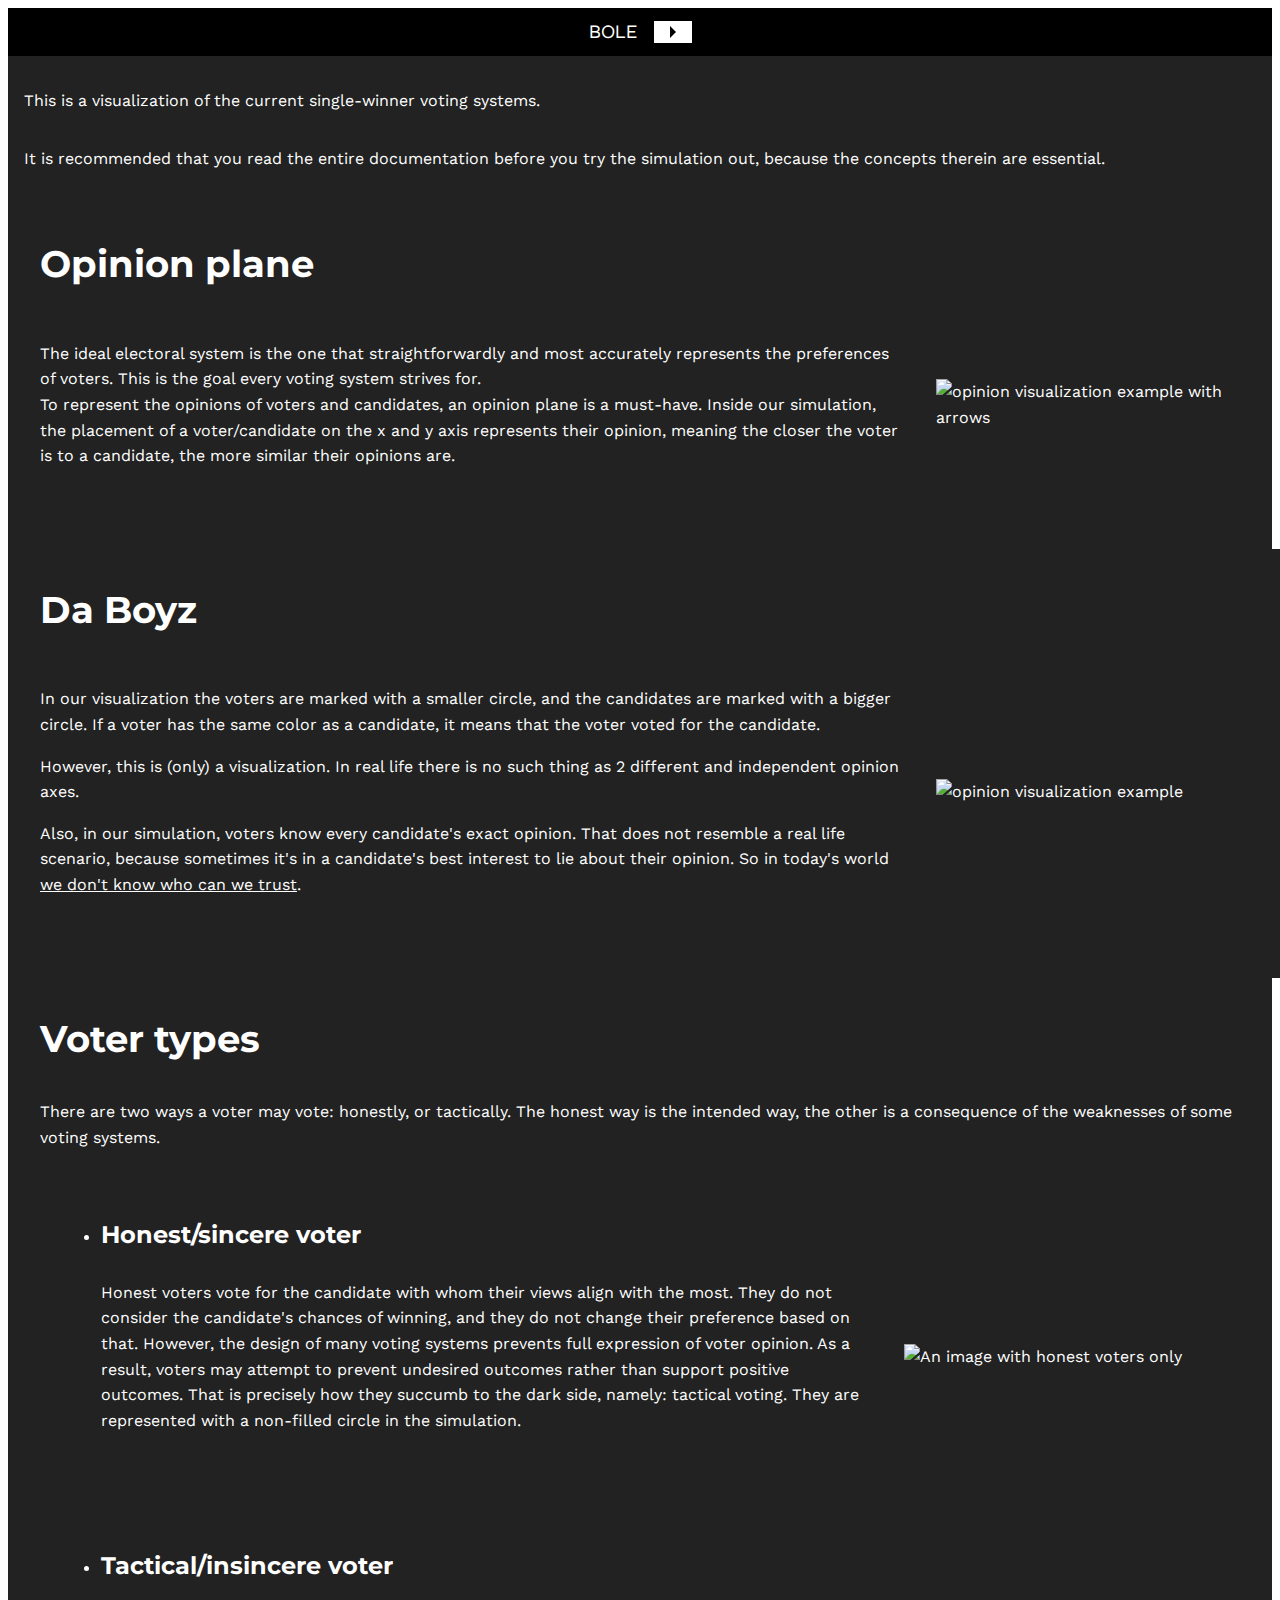
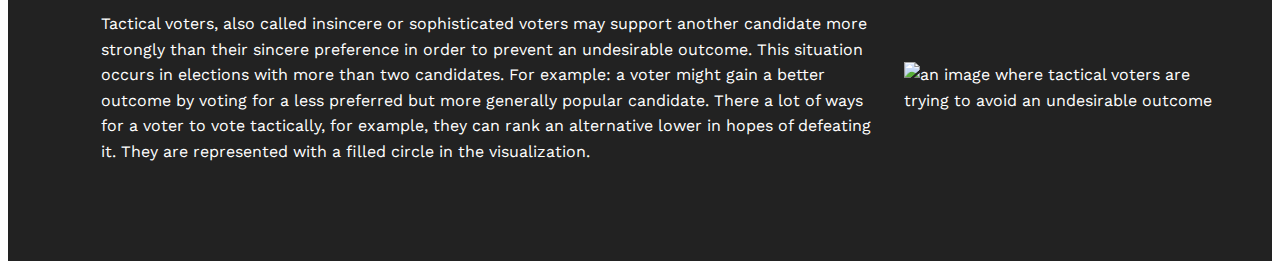
==== index.html @ 2511892c "did some cleanup" ====
<!DOCTYPE html>
<html lang="en">
  <head>
    <meta charset="UTF-8" />
    <meta name="viewport" content="width=device-width, initial-scale=1.0" />
    <meta http-equiv="X-UA-Compatible" content="ie=edge" />
    <title>bole</title>
    <link rel="shortcut icon" type="image/x-icon" href="bole-favicon.png" ; />
    <link rel="preconnect" href="https://fonts.googleapis.com" />
    <link rel="preconnect" href="https://fonts.gstatic.com" crossorigin />
    <link
      id="font"
      href="https://fonts.googleapis.com/css2?family=Montserrat:ital,wght@0,100;0,200;0,300;0,400;0,500;0,600;0,700;0,800;0,900;1,100;1,200;1,300;1,400;1,500;1,600;1,700;1,800;1,900&family=Syne:wght@800&family=Work+Sans:ital,wght@0,100;0,200;0,300;0,400;0,500;0,600;0,700;0,800;0,900;1,100;1,200;1,300;1,400;1,500;1,600;1,700;1,800;1,900&display=swap"
      rel="stylesheet"
    />
    <!--CSS stylesheets-->
    <link rel="stylesheet" href="css/reset.css" />
    <link rel="stylesheet" href="css/general.css" />
    <link rel="stylesheet" href="css/main.css" />
    <link rel="stylesheet" href="css/nav.css" />
    <!--HTML sheets-->
    <!-- <link rel="stylesheet" href="simulation.html" /> -->
  </head>

  <body>
    <nav>
      <div class="center">
        <a href="#intro" class="company-name" translate="no" tabindex="1"
          >BOLE</a
        >
        <a class="run-btn" href="simulation" tabindex="2">
          <div class="triangle-right"></div>
        </a>
      </div>
    </nav>
    <main>
      <header>
        <p>
          This is a visualization of the current single-winner voting systems.
        </p>
        <p>
          It is recommended that you read the entire documentation before you
          try the simulation out, because the concepts therein are essential.
        </p>
      </header>

      <article id="visualization" class="doc">
        <div class="section-starter-content">
          <h2 class="section-title">Opinion plane</h2>

          <div class="overflower-flex">
            <div class="section-starter-text">
              <p>
                The ideal electoral system is the one that straightforwardly and
                most accurately represents the preferences of voters. This is
                the goal every voting system strives for.
                <br />
                To represent the opinions of voters and candidates, an opinion
                plane is a must-have. Inside our simulation, the placement of a
                voter/candidate on the x and y axis represents their opinion,
                meaning the closer the voter is to a candidate, the more similar
                their opinions are.
              </p>
            </div>
            <img
              src="pictures/opinion_example_2.png"
              alt="opinion visualization example with arrows"
              class="canvas_img viewable_picture section-starter-picture"
            />
          </div>
        </div>
      </article>

      <article id="participants" class="doc drk">
        <div class="section-starter-content">
          <h2 class="section-title">Da Boyz</h2>
          <div class="overflower-flex drk">
            <div>
              <p>
                In our visualization the voters are marked with a smaller
                circle, and the candidates are marked with a bigger circle. If a
                voter has the same color as a candidate, it means that the voter
                voted for the candidate.
              </p>

              <p>
                However, this is (only) a visualization. In real life there is
                no such thing as 2 different and independent opinion axes.
              </p>
              <p>
                Also, in our simulation, voters know every candidate's exact
                opinion. That does not resemble a real life scenario, because
                sometimes it's in a candidate's best interest to lie about their
                opinion. So in today's world
                <a href="https://youtu.be/dQw4w9WgXcQ" target="_blank"
                  >we don't know who can we trust</a
                >.
              </p>
            </div>
            <img
              src="pictures/opinion_example.png"
              alt="opinion visualization example"
              class="canvas_img viewable_picture"
            />
          </div>
        </div>
      </article>

      <article id="voter_types" class="doc">
        <h2 class="section-title pd">Voter types</h2>
        <div class="section-starter-content">
          <p class="section-starter-text">
            There are two ways a voter may vote: honestly, or tactically. The
            honest way is the intended way, the other is a consequence of the
            weaknesses of some voting systems.
          </p>
        </div>

        <ul>
          <li>
            <div>
              <section id="voter-not-smort" class="docli nospace">
                <div class="section-starter-content">
                  <h3 class="li-title np">Honest/sincere voter</h3>
                  <div class="overflower-flex sml">
                    <p class="section-starter-text">
                      Honest voters vote for the candidate with whom their views
                      align with the most. They do not consider the candidate's
                      chances of winning, and they do not change their
                      preference based on that. However, the design of many
                      voting systems prevents full expression of voter opinion.
                      As a result, voters may attempt to prevent undesired
                      outcomes rather than support positive outcomes. That is
                      precisely how they succumb to the dark side, namely:
                      tactical voting. They are represented with a non-filled
                      circle in the simulation.
                    </p>
                    <img
                      src="pictures/voter_types/honest_voters.png"
                      alt="An image with honest voters only"
                      class="canvas_img viewable_picture section-starter-picture"
                    />
                  </div>
                </div>
              </section>
            </div>
          </li>
          <li>
            <section id="voter-smort" class="docli nospace">
              <div class="section-starter-content">
                <h3 class="li-title np">Tactical/insincere voter</h3>
                <div class="overflower-flex sml">
                  <p class="section-starter-text">
                    Tactical voters, also called insincere or sophisticated
                    voters may support another candidate more strongly than
                    their sincere preference in order to prevent an undesirable
                    outcome. This situation occurs in elections with more than
                    two candidates. For example: a voter might gain a better
                    outcome by voting for a less preferred but more generally
                    popular candidate. There a lot of ways for a voter to vote
                    tactically, for example, they can rank an alternative lower
                    in hopes of defeating it. They are represented with a filled
                    circle in the visualization.
                  </p>
                  <img
                    src="pictures/voter_types/tactical_voting.png"
                    alt="an image where tactical voters are trying to avoid an undesirable outcome"
                    class="canvas_img viewable_picture section-starter-picture"
                  />
                </div>
              </div>
            </section>
          </li>
        </ul>
      </article>
    </main>
    <script src="javascript/preview.js"></script>
  </body>
</html>
---- css/general.css ----
/* Colors */
:root {
  --primary: black;
  --secondary: white;
  --primary-lt: #222;
  --accent: white;
}

/* Breakpoints */

:root {
  --mobile: 576px;
  --tablet: 768px;
  --laptop: 992px;
  --desktop: 1200px;
}

/*Common*/

*,
*::before,
*::after {
  box-sizing: border-box;
}

:root {
  scroll-behavior: smooth;
}

body {
  overflow-x: hidden;
  overflow-y: scroll;
  line-height: 1.6rem;
}

strong {
  font-weight: bold;
}

/*Fonts*/

li,
span,
div,
p,
button {
  font-family: 'Work Sans', sans-serif;
  color: var(--secondary);
}

/* General element style */

a {
  transition: color 100ms ease-in-out;
  position: relative;
  color: inherit;
  white-space: nowrap;
}

a:visited:not(.company-name) {
  color: rgb(152, 200, 255);
}

a:hover:hover {
  color: var(--secondary);
}

a:not(.company-name)::before {
  content: '';
  position: absolute;
  left: 0;
  right: 0;
  bottom: 0;
  height: 2px;
  transform: scaleX(0);
  transform-origin: right;
  background-color: var(--secondary);

  transition: transform 250ms ease-in;
}

a:not(.company-name):hover::before {
  transform-origin: left;
  transform: scaleX(1);
}

button {
  color: var(--primary);
  cursor: pointer;
}

h1,
h2 {
  font-family: 'Montserrat', sans-serif;
  color: white;
}

.hidden {
  display: none;
}

input {
  accent-color: var(--accent);
}

select {
  background-color: var(--primary);
  color: var(--accent);
  border: 1px solid var(--accent);
}

button {
  height: 2rem;
  margin-left: 0.5rem;
  color: var(--accent);
  background: var(--primary);
  border: 1px solid var(--accent);
  position: relative;
  overflow: hidden;
  z-index: 1;
  transition-property: color;
  transition-duration: 0.4s;
  transition-timing-function: ease-in-out;
}

button::before {
  content: '';
  position: absolute;
  left: 0;
  top: 0;
  right: 0;
  bottom: 0;
  background-color: var(--accent);
  z-index: -1;
  transform: scaleX(0);
  transition-property: transform;
  transition-duration: 0.2s;
  transition-timing-function: ease-in-out;
  transform-origin: right;
}

button:hover {
  color: var(--primary);
  font-weight: bold;
}

button:hover::before {
  transform-origin: left;
  transform: scaleX(1);
}

progress {
  accent-color: var(--accent);
}

table,
td {
  border: 1px solid var(--accent);
}

td,
th {
  text-align: center;
  padding: 0.5em;
}

th {
  background-color: var(--accent);
  color: var(--primary);
  font-weight: bold;
  border: 1px solid var(--primary);
}

/* Color classes */

.green {
  background-color: green;
}

.orange {
  background-color: orange;
}

.brown {
  background-color: brown;
}

.purple {
  background-color: purple;
}

.yellow {
  background-color: yellow;
}

.turquoise {
  background-color: turquoise;
}

.light-sec.light-sec,
.light-sec.light-sec li::marker {
  color: var(--primary-lt);
}

/* Layout classes */

.container {
  display: flex;
  align-items: center;
  justify-content: center;
  gap: 2rem;
  padding-right: 2rem;
  padding-bottom: 2rem;
}

.overflower-flex {
  display: flex;
  flex-direction: row;
  flex-wrap: wrap;
  align-items: center;
  justify-content: space-around;
  gap: 2rem;
  max-width: 100vw;

  /* Sets the ideal size of it's children */
  --ideal-size: 30rem;

  padding-block: 2rem;
}

.overflower-flex > * {
  flex-basis: var(--ideal-size);
  flex-grow: 1;
  flex-shrink: 1;
}
---- css/main.css ----
/*Main*/
main {
  width: 100%;
  background: var(--primary-lt);
}

/* General stuff */

main section {
  width: 100%;
  padding-left: 2rem;
  padding-top: 2rem;
}

header {
  padding: 1rem;
  height: 6rem auto;
  display: flex;
  justify-content: center;
  flex-direction: column;
}

main h2 {
  font-size: clamp(1rem, 5vw + 1.3rem, 2.3rem);
  font-weight: bold;
  margin: 1rem 0;
}

article {
  position: relative;
}

.section-title {
  /* some stuff could go here */
}

.section-starter-content {
  /* some stuff could go here */
}

.section-starter-text {
  /* some stuff could go here */
}

.section-starter-picture {
  /* some stuff could go here */
}

.doc {
  padding: 2rem;
  width: 100vw;
  background-color: var(--surface);
}
.doc ul {
  margin-left: 1.3rem;
  margin-bottom: 1rem;
  list-style-type: disc;
}
h3 {
  font-family: 'Montserrat', sans-serif;
  color: var(--secondary);
  font-weight: bold;
  font-size: clamp(1rem, 1.5rem, 2rem);
  margin-bottom: 1rem;
}

.docli {
  padding: 2rem;
}

.vs.vs.vs {
  font-size: clamp(1.5rem, 5vw + 2rem, 3rem);
  padding: clamp(1rem, 5vw + 2rem, 3rem);
  padding-bottom: 4rem;
  line-height: 1;
}
.intro-cnt {
  position: relative;
  width: 100vw;
  height: 100vh;
}

.welcome {
  z-index: 1;
  position: relative;
  left: 0;
  width: 100%;
  height: 8rem;
  display: flex;
  align-items: flex-start;
  justify-content: center;
  padding-left: 1rem;
  flex-direction: column;
  background: var(--primary-lt);
}

.welcome > * {
  color: var(--secondary);
}

h1.company-name {
  display: inline;
  font-size: clamp(1rem, 10vw + 1rem, 10rem);

  --delay: 100ms;
}

#intro > * {
  opacity: 0;
  transform: translateY(3rem);
  transition: opacity 500ms ease-in var(--delay),
    transform 500ms ease-out var(--delay);
}

#intro.intro-animate-in::before {
  transform: scale(1.2) translateZ(21rem);
  opacity: 1;
}

#intro.intro-animate-in > * {
  opacity: 1;
  transform: translateY(0);
}

/* TOC */

#toc {
  padding-inline: 2rem;
  padding-block: 0;
  flex-grow: 0;
  --ideal-size: fit-content;
  /* width: 100vw; */
}

#toc ul {
  list-style-type: disc;
  margin-left: 1.3rem;
  margin-bottom: 1rem;
}

.toc-container {
  justify-content: left;
  align-items: flex-start;
  flex-wrap: nowrap;
  color: white;
  padding: 2rem;
}

.drk {
  background-color: var(--primary-lt);
}
.toc-preview {
  position: sticky;
  top: var(--nav-height);
}

.toc-preview * {
  flex-shrink: 1;
  color: white !important;
}

/* Pictures */

.viewable_picture {
  cursor: pointer;
}

.pic_holder {
  top: var(--nav-height);
  left: 0;
  position: fixed;
  bottom: 0;
  width: 100vw;
  display: grid;
  align-items: center;
  background-color: rgba(0, 0, 0, 0.3);
  z-index: 99999999999999999999;
}

.pic_holder img {
  max-height: calc(95vh - var(--nav-height));
  max-width: 95vw;
  width: auto;
  margin: auto;
  opacity: 1;
  object-fit: contain;
}
.pd {
  padding-bottom: 2rem;
}

.np {
  margin-bottom: 0;
}

.sml {
  padding: 1rem 0;
}
.nospace {
  margin-left: 0;
  padding-left: 0;
  margin-bottom: 1rem;
  padding-bottom: 1rem;
}

.canvas_img {
  max-width: 25vw;
  max-height: 25vh;
  object-fit: contain;
}

@media only screen and (max-width: 900px) {
  .toc-preview {
    display: none;
  }
  .canvas_img {
    max-width: 80vw;
    max-height: 80vh;
  }
}
---- css/nav.css ----
:root {
  --nav-height: 3rem;
  scroll-padding-top: var(--nav-height);
}

/*Navbar*/
nav {
  position: sticky;
  top: 0;
  z-index: 1000;
  height: var(--nav-height);
  background: var(--primary);
  display: flex;
  align-items: center;
  justify-content: center;
}

.run-btn {
  cursor: pointer;
  position: relative;
  padding: 0.3rem 1rem;
  margin-left: 1rem;
  background: var(--secondary);
  transition: transform 0.3s ease;
}

.triangle-right {
  height: 0;
  width: 0;
  border-top: 6px solid transparent;
  border-bottom: 6px solid transparent;
  border-left: 6px solid var(--primary);
}

.triangle-left {
  height: 0;
  width: 0;
  border-top: 6px solid transparent;
  border-bottom: 6px solid transparent;
  border-right: 6px solid var(--primary);
}

.run-btn::after,
.run-btn::before {
  content: '';
  position: absolute;
  opacity: 0.3;
  background: var(--secondary);
  width: 100%;
  height: 100% !important;
  left: 0;
  bottom: 0;
  z-index: -1;
  transition: transform 0.3 s ease;
}

.run-btn:hover {
  transform: translate(-6px, -6px);
}

.run-btn:hover::after {
  transform: translate(3px, 3px);
}

.run-btn:hover::before {
  transform: translate(6px, 6px);
}

.center {
  display: flex;
  align-items: center;
  justify-content: center;
}
.company-name {
  color: var(--secondary);
  font-family: 'Syne', sans-serif;
  font-size: 1.2rem;
  text-decoration: none;
}
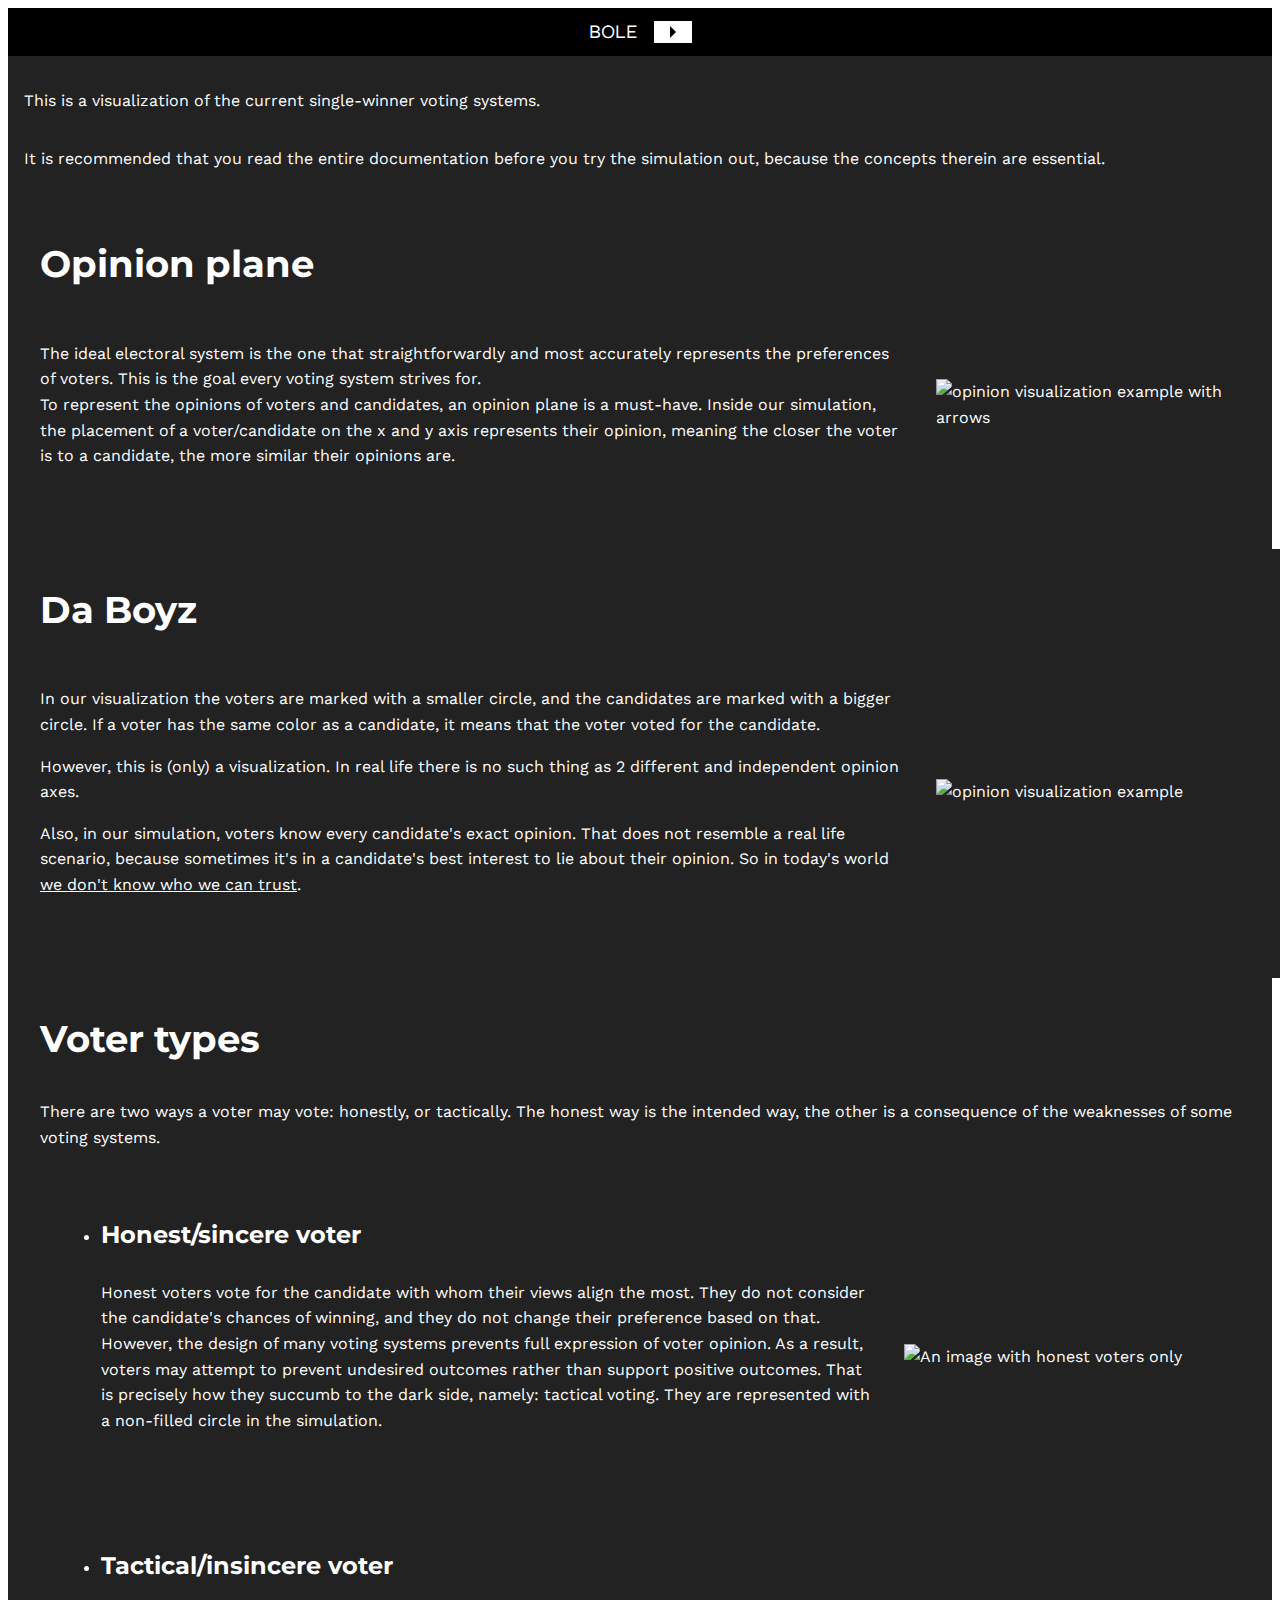
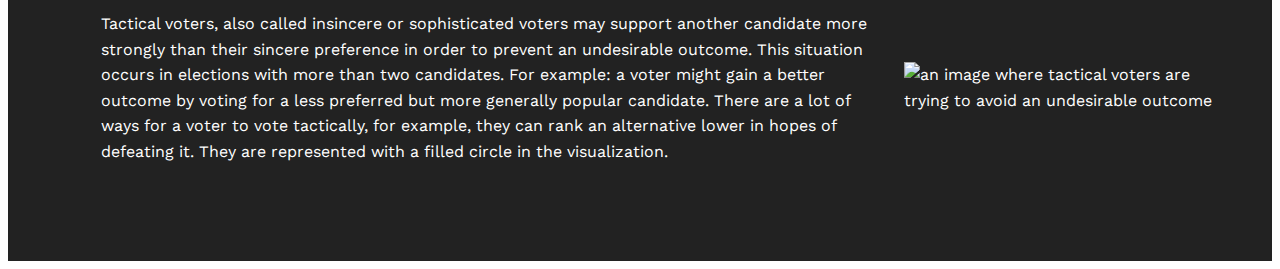
==== commit 54eaffd9: "tideman quickfix" ====
--- a/index.html
+++ b/index.html
@@ -93,7 +93,7 @@
                 sometimes it's in a candidate's best interest to lie about their
                 opinion. So in today's world
                 <a href="https://youtu.be/dQw4w9WgXcQ" target="_blank"
-                  >we don't know who can we trust</a
+                  >we don't know who we can trust</a
                 >.
               </p>
             </div>
@@ -125,7 +125,7 @@
                   <div class="overflower-flex sml">
                     <p class="section-starter-text">
                       Honest voters vote for the candidate with whom their views
-                      align with the most. They do not consider the candidate's
+                      align the most. They do not consider the candidate's
                       chances of winning, and they do not change their
                       preference based on that. However, the design of many
                       voting systems prevents full expression of voter opinion.
@@ -157,10 +157,10 @@
                     outcome. This situation occurs in elections with more than
                     two candidates. For example: a voter might gain a better
                     outcome by voting for a less preferred but more generally
-                    popular candidate. There a lot of ways for a voter to vote
-                    tactically, for example, they can rank an alternative lower
-                    in hopes of defeating it. They are represented with a filled
-                    circle in the visualization.
+                    popular candidate. There are a lot of ways for a voter to
+                    vote tactically, for example, they can rank an alternative
+                    lower in hopes of defeating it. They are represented with a
+                    filled circle in the visualization.
                   </p>
                   <img
                     src="pictures/voter_types/tactical_voting.png"
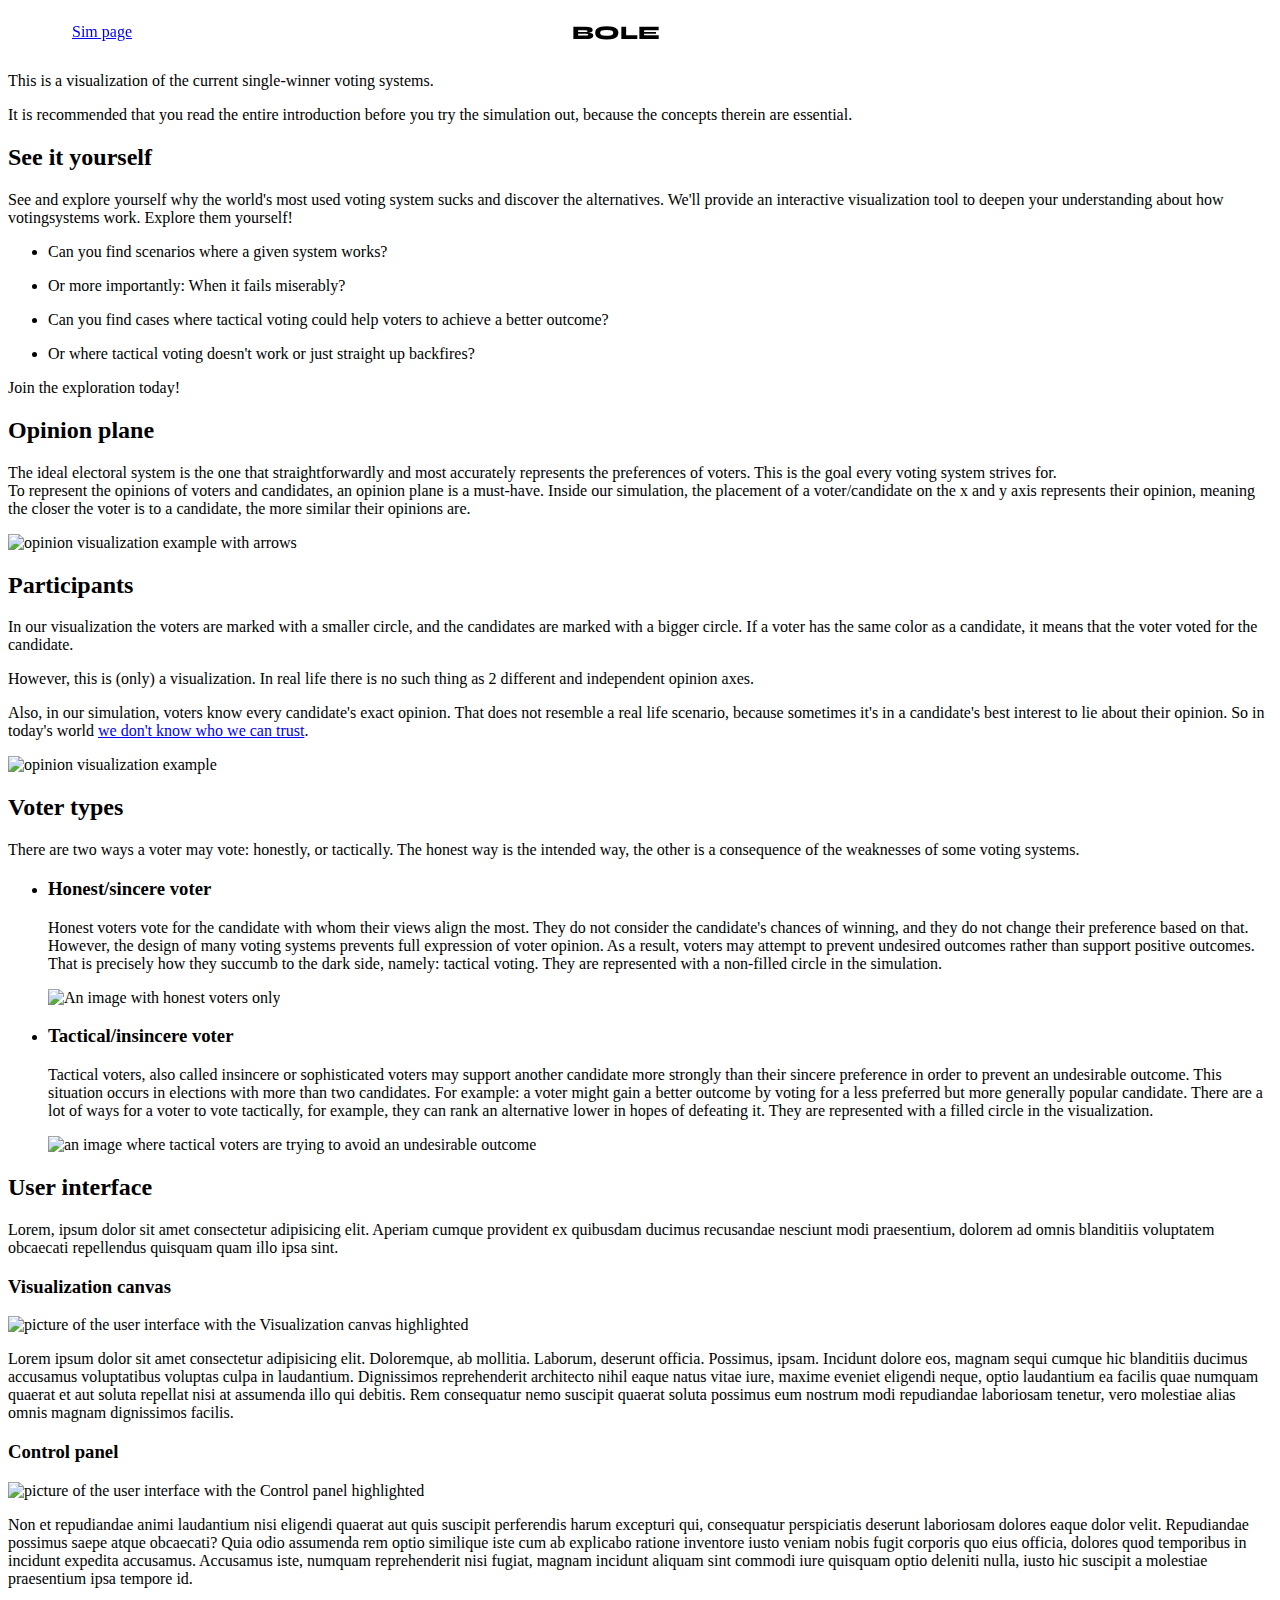
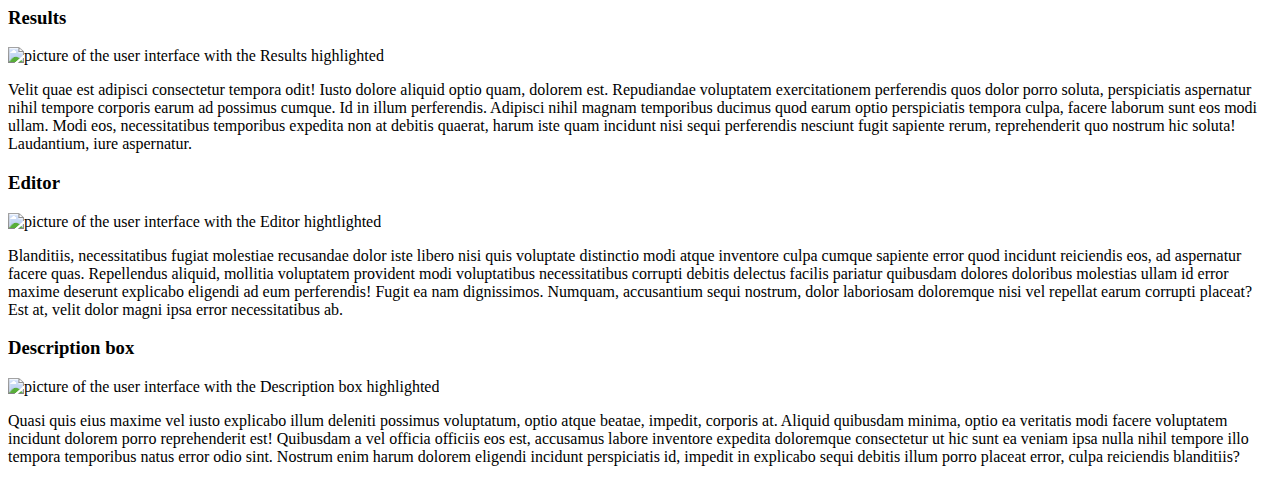
==== commit 27333da1: "added sim page link with no style" ====
--- a/index.html
+++ b/index.html
@@ -5,7 +5,7 @@
     <meta name="viewport" content="width=device-width, initial-scale=1.0" />
     <meta http-equiv="X-UA-Compatible" content="ie=edge" />
     <title>bole</title>
-    <link rel="shortcut icon" type="image/x-icon" href="bole-favicon.png" ; />
+    <link rel="shortcut icon" type="image/x-icon" href="f.png" ; />
     <link rel="preconnect" href="https://fonts.googleapis.com" />
     <link rel="preconnect" href="https://fonts.gstatic.com" crossorigin />
     <link
@@ -14,21 +14,23 @@
       rel="stylesheet"
     />
     <!--CSS stylesheets-->
-    <link rel="stylesheet" href="css/reset.css" />
-    <link rel="stylesheet" href="css/general.css" />
-    <link rel="stylesheet" href="css/main.css" />
-    <link rel="stylesheet" href="css/nav.css" />
+    <link rel="stylesheet" href="/pages/intro/css/reset.css" />
+    <link rel="stylesheet" href="/pages/intro/css/general.css" />
+    <link rel="stylesheet" href="/pages/intro/css/main.css" />
+    <link rel="stylesheet" href="/pages/intro/css/nav.css" />
     <!--HTML sheets-->
     <!-- <link rel="stylesheet" href="simulation.html" /> -->
   </head>
 
   <body>
     <nav>
+      <a class="nav-link" href="sim" tabindex="2"> Sim page </a>
+
       <div class="center">
-        <a href="#intro" class="company-name" translate="no" tabindex="1"
+        <a href="#intro_" class="company-name" translate="no" tabindex="1"
           >BOLE</a
         >
-        <a class="run-btn" href="simulation" tabindex="2">
+        <a class="run-btn" href="sim" tabindex="2">
           <div class="triangle-right"></div>
         </a>
       </div>
@@ -39,10 +41,40 @@
           This is a visualization of the current single-winner voting systems.
         </p>
         <p>
-          It is recommended that you read the entire documentation before you
-          try the simulation out, because the concepts therein are essential.
+          It is recommended that you read the entire introduction before you try
+          the simulation out, because the concepts therein are essential.
         </p>
       </header>
+      <article id="intro_" class="doc drk">
+        <h2>See it yourself</h2>
+        <p>
+          See and explore yourself why the world's most used voting system sucks
+          and discover the alternatives. We'll provide an interactive
+          visualization tool to deepen your understanding about how
+          votingsystems work. Explore them yourself!
+        </p>
+        <ul class="intro-ul">
+          <li>
+            <p>Can you find scenarios where a given system works?</p>
+          </li>
+          <li>
+            <p>Or more importantly: When it fails miserably?</p>
+          </li>
+          <li>
+            <p>
+              Can you find cases where tactical voting could help voters to
+              achieve a better outcome?
+            </p>
+          </li>
+          <li>
+            <p>
+              Or where tactical voting doesn't work or just straight up
+              backfires?
+            </p>
+          </li>
+        </ul>
+        <p>Join the exploration today!</p>
+      </article>
 
       <article id="visualization" class="doc">
         <div class="section-starter-content">
@@ -62,8 +94,8 @@
                 their opinions are.
               </p>
             </div>
-            <img
-              src="pictures/opinion_example_2.png"
+            <image
+              src="/misc/img/opinion_example_2.png"
               alt="opinion visualization example with arrows"
               class="canvas_img viewable_picture section-starter-picture"
             />
@@ -73,7 +105,7 @@
 
       <article id="participants" class="doc drk">
         <div class="section-starter-content">
-          <h2 class="section-title">Da Boyz</h2>
+          <h2 class="section-title">Participants</h2>
           <div class="overflower-flex drk">
             <div>
               <p>
@@ -97,8 +129,8 @@
                 >.
               </p>
             </div>
-            <img
-              src="pictures/opinion_example.png"
+            <image
+              src="/misc/img/opinion_example.png"
               alt="opinion visualization example"
               class="canvas_img viewable_picture"
             />
@@ -135,8 +167,8 @@
                       tactical voting. They are represented with a non-filled
                       circle in the simulation.
                     </p>
-                    <img
-                      src="pictures/voter_types/honest_voters.png"
+                    <image
+                      src="/misc/img/voter_types/honest_voters.png"
                       alt="An image with honest voters only"
                       class="canvas_img viewable_picture section-starter-picture"
                     />
@@ -162,8 +194,8 @@
                     lower in hopes of defeating it. They are represented with a
                     filled circle in the visualization.
                   </p>
-                  <img
-                    src="pictures/voter_types/tactical_voting.png"
+                  <image
+                    src="/misc/img/voter_types/tactical_voting.png"
                     alt="an image where tactical voters are trying to avoid an undesirable outcome"
                     class="canvas_img viewable_picture section-starter-picture"
                   />
@@ -173,7 +205,114 @@
           </li>
         </ul>
       </article>
+      <article id="user-interface" class="doc drk">
+        <h2>User interface</h2>
+        <p>
+          Lorem, ipsum dolor sit amet consectetur adipisicing elit. Aperiam
+          cumque provident ex quibusdam ducimus recusandae nesciunt modi
+          praesentium, dolorem ad omnis blanditiis voluptatem obcaecati
+          repellendus quisquam quam illo ipsa sint.
+        </p>
+        <section>
+          <h3>Visualization canvas</h3>
+          <image
+            src="/misc/img/user_int/vis_canvas.png"
+            alt="picture of the user interface with the Visualization canvas highlighted"
+            class="viewable_picture"
+          />
+          <p>
+            Lorem ipsum dolor sit amet consectetur adipisicing elit. Doloremque,
+            ab mollitia. Laborum, deserunt officia. Possimus, ipsam. Incidunt
+            dolore eos, magnam sequi cumque hic blanditiis ducimus accusamus
+            voluptatibus voluptas culpa in laudantium. Dignissimos reprehenderit
+            architecto nihil eaque natus vitae iure, maxime eveniet eligendi
+            neque, optio laudantium ea facilis quae numquam quaerat et aut
+            soluta repellat nisi at assumenda illo qui debitis. Rem consequatur
+            nemo suscipit quaerat soluta possimus eum nostrum modi repudiandae
+            laboriosam tenetur, vero molestiae alias omnis magnam dignissimos
+            facilis.
+          </p>
+        </section>
+        <section>
+          <h3>Control panel</h3>
+          <image
+            src="/misc/img/user_int/cont_panel.png"
+            alt="picture of the user interface with the Control panel highlighted"
+            class="viewable_picture"
+          />
+          <p>
+            Non et repudiandae animi laudantium nisi eligendi quaerat aut quis
+            suscipit perferendis harum excepturi qui, consequatur perspiciatis
+            deserunt laboriosam dolores eaque dolor velit. Repudiandae possimus
+            saepe atque obcaecati? Quia odio assumenda rem optio similique iste
+            cum ab explicabo ratione inventore iusto veniam nobis fugit corporis
+            quo eius officia, dolores quod temporibus in incidunt expedita
+            accusamus. Accusamus iste, numquam reprehenderit nisi fugiat, magnam
+            incidunt aliquam sint commodi iure quisquam optio deleniti nulla,
+            iusto hic suscipit a molestiae praesentium ipsa tempore id.
+          </p>
+        </section>
+        <section>
+          <h3>Results</h3>
+          <image
+            src="/misc/img/user_int/results.png"
+            alt="picture of the user interface with the Results highlighted"
+            class="viewable_picture"
+          />
+          <p>
+            Velit quae est adipisci consectetur tempora odit! Iusto dolore
+            aliquid optio quam, dolorem est. Repudiandae voluptatem
+            exercitationem perferendis quos dolor porro soluta, perspiciatis
+            aspernatur nihil tempore corporis earum ad possimus cumque. Id in
+            illum perferendis. Adipisci nihil magnam temporibus ducimus quod
+            earum optio perspiciatis tempora culpa, facere laborum sunt eos modi
+            ullam. Modi eos, necessitatibus temporibus expedita non at debitis
+            quaerat, harum iste quam incidunt nisi sequi perferendis nesciunt
+            fugit sapiente rerum, reprehenderit quo nostrum hic soluta!
+            Laudantium, iure aspernatur.
+          </p>
+        </section>
+        <section>
+          <h3>Editor</h3>
+          <image
+            src="/misc/img/user_int/editor.png"
+            alt="picture of the user interface with the Editor hightlighted"
+            class="viewable_picture"
+          />
+          <p>
+            Blanditiis, necessitatibus fugiat molestiae recusandae dolor iste
+            libero nisi quis voluptate distinctio modi atque inventore culpa
+            cumque sapiente error quod incidunt reiciendis eos, ad aspernatur
+            facere quas. Repellendus aliquid, mollitia voluptatem provident modi
+            voluptatibus necessitatibus corrupti debitis delectus facilis
+            pariatur quibusdam dolores doloribus molestias ullam id error maxime
+            deserunt explicabo eligendi ad eum perferendis! Fugit ea nam
+            dignissimos. Numquam, accusantium sequi nostrum, dolor laboriosam
+            doloremque nisi vel repellat earum corrupti placeat? Est at, velit
+            dolor magni ipsa error necessitatibus ab.
+          </p>
+        </section>
+        <section>
+          <h3>Description box</h3>
+          <image
+            src="/misc/img/user_int/description.png"
+            alt="picture of the user interface with the Description box highlighted"
+            class="viewable_picture"
+          />
+          <p>
+            Quasi quis eius maxime vel iusto explicabo illum deleniti possimus
+            voluptatum, optio atque beatae, impedit, corporis at. Aliquid
+            quibusdam minima, optio ea veritatis modi facere voluptatem incidunt
+            dolorem porro reprehenderit est! Quibusdam a vel officia officiis
+            eos est, accusamus labore inventore expedita doloremque consectetur
+            ut hic sunt ea veniam ipsa nulla nihil tempore illo tempora
+            temporibus natus error odio sint. Nostrum enim harum dolorem
+            eligendi incidunt perspiciatis id, impedit in explicabo sequi
+            debitis illum porro placeat error, culpa reiciendis blanditiis?
+          </p>
+        </section>
+      </article>
     </main>
-    <script src="javascript/preview.js"></script>
+    <script src="/pages/intro/js/preview.js"></script>
   </body>
 </html>
--- a/pages/intro/css/nav.css
+++ b/pages/intro/css/nav.css
@@ -0,0 +1,92 @@
+:root {
+  --nav-height: 3rem;
+  scroll-padding-top: var(--nav-height);
+}
+
+/*Navbar*/
+nav {
+  position: sticky;
+  top: 0;
+  z-index: 1000;
+  height: var(--nav-height);
+  background: var(--primary);
+  display: grid;
+  grid-template-columns: 1fr 2fr min-content 3fr;
+  align-items: center;
+  justify-content: center;
+}
+
+.nav-link {
+  margin-inline: auto;
+  justify-self: left;
+  grid-column-start: 1;
+  grid-column-end: 2;
+}
+
+.run-btn {
+  cursor: pointer;
+  position: relative;
+  padding: 0.3rem 1rem;
+  margin-left: 1rem;
+  background: var(--secondary);
+  transition: transform 0.3s ease;
+}
+
+.triangle-right {
+  height: 0;
+  width: 0;
+  border-top: 6px solid transparent;
+  border-bottom: 6px solid transparent;
+  border-left: 6px solid var(--primary);
+}
+
+.triangle-left {
+  height: 0;
+  width: 0;
+  border-top: 6px solid transparent;
+  border-bottom: 6px solid transparent;
+  border-right: 6px solid var(--primary);
+}
+
+.run-btn::after,
+.run-btn::before {
+  content: "";
+  position: absolute;
+  opacity: 0.3;
+  background: var(--secondary);
+  width: 100%;
+  height: 100% !important;
+  left: 0;
+  bottom: 0;
+  z-index: -1;
+  transition: transform 0.3 s ease;
+}
+
+.run-btn:hover {
+  transform: translate(-6px, -6px);
+}
+
+.run-btn:hover::after {
+  transform: translate(3px, 3px);
+}
+
+.run-btn:hover::before {
+  transform: translate(6px, 6px);
+}
+
+.center {
+  display: flex;
+  align-items: center;
+  justify-content: center;
+  align-self: center;
+  justify-self: center;
+  grid-column-start: 3;
+  grid-column-end: 4;
+}
+.company-name {
+  color: var(--secondary);
+  font-family: "Syne", sans-serif;
+  font-size: 1.2rem;
+  font-weight: 800;
+  text-decoration: none;
+}
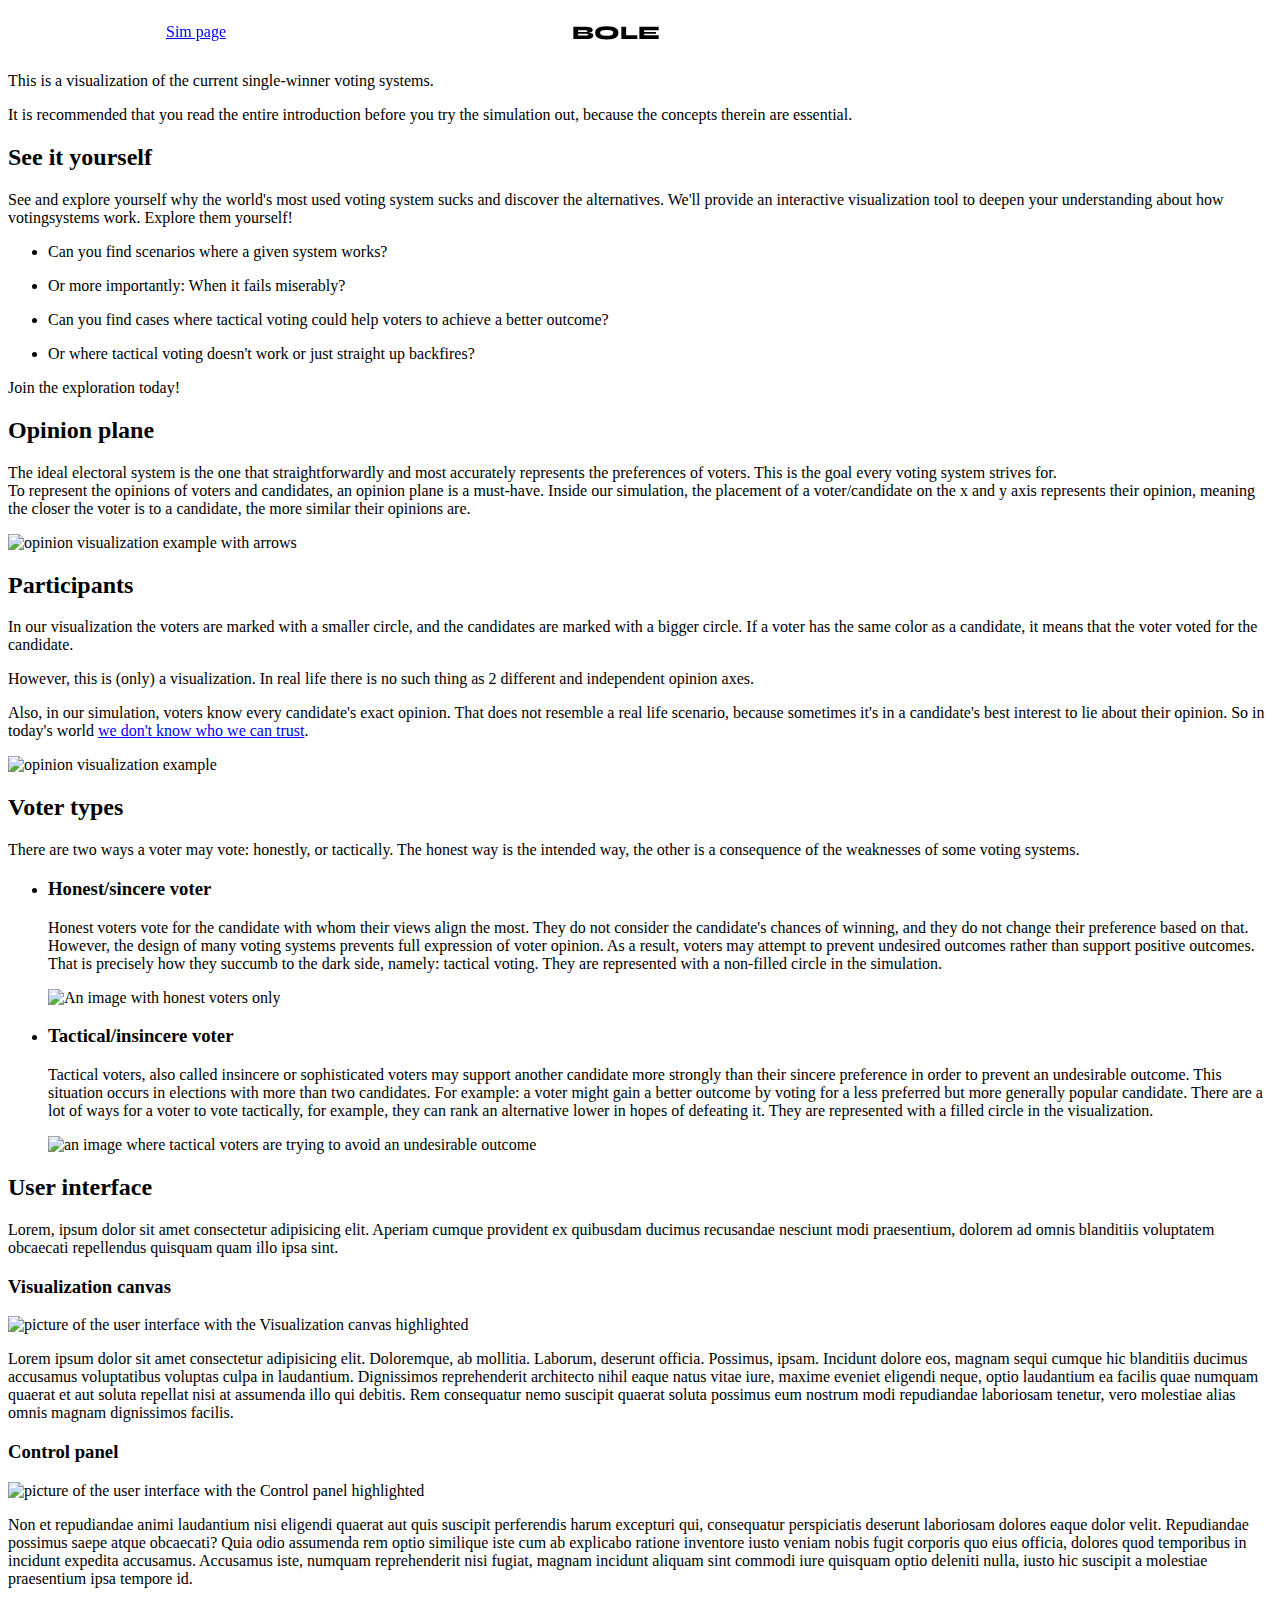
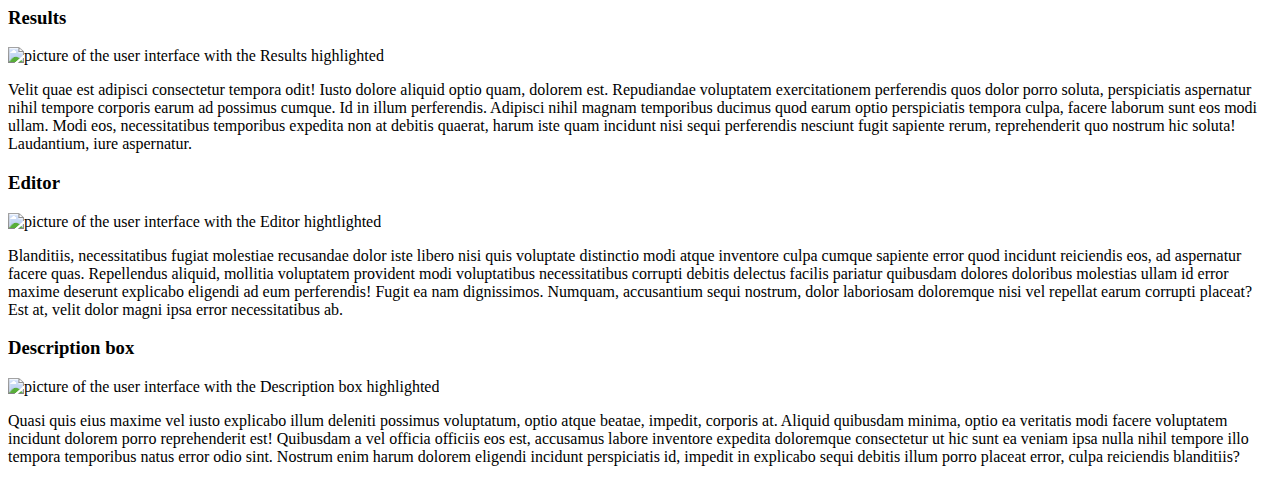
==== commit aeb45177: "tideman progress, graph lib started, logo's bacc" ====
--- a/index.html
+++ b/index.html
@@ -5,7 +5,7 @@
     <meta name="viewport" content="width=device-width, initial-scale=1.0" />
     <meta http-equiv="X-UA-Compatible" content="ie=edge" />
     <title>bole</title>
-    <link rel="shortcut icon" type="image/x-icon" href="f.png" ; />
+    <link rel="shortcut icon" type="image/x-icon" href="favicon.svg" ; />
     <link rel="preconnect" href="https://fonts.googleapis.com" />
     <link rel="preconnect" href="https://fonts.gstatic.com" crossorigin />
     <link
@@ -24,12 +24,11 @@
 
   <body>
     <nav>
-      <a class="nav-link" href="sim" tabindex="2"> Sim page </a>
+      <a class="nav-link button" href="sim" tabindex="2">Sim page</a>
 
       <div class="center">
         <a href="#intro_" class="company-name" translate="no" tabindex="1"
-          >BOLE</a
-        >
+          >BOLE</a>
         <a class="run-btn" href="sim" tabindex="2">
           <div class="triangle-right"></div>
         </a>
--- a/pages/intro/css/nav.css
+++ b/pages/intro/css/nav.css
@@ -7,20 +7,43 @@
 nav {
   position: sticky;
   top: 0;
-  z-index: 1000;
+  z-index: 99999;
   height: var(--nav-height);
-  background: var(--primary);
+  background: var(--bg--primary);
   display: grid;
-  grid-template-columns: 1fr 2fr min-content 3fr;
+  grid-template-columns: 2fr 1fr min-content 3fr;
   align-items: center;
   justify-content: center;
+  overflow-y: hidden;
 }
 
+.nav-link,
+.nav-links-container {
+  grid-column-start: 1;
+  grid-column-end: 2;
+  max-height: calc(var(--nav-height)-1rem);
+}
 .nav-link {
   margin-inline: auto;
   justify-self: left;
-  grid-column-start: 1;
-  grid-column-end: 2;
+}
+
+.nav-links-container {
+  overflow-x: auto;
+  width: auto;
+}
+
+.nav-links {
+  display: flex;
+  gap: 0.5rem;
+  justify-content: space-around;
+  top: 0;
+  left: 0;
+}
+.nav-links > button,
+.nav-links > .button {
+  width: auto;
+  min-width: max-content;
 }
 
 .run-btn {
@@ -28,7 +51,7 @@
   position: relative;
   padding: 0.3rem 1rem;
   margin-left: 1rem;
-  background: var(--secondary);
+  background: var(--text--primary);
   transition: transform 0.3s ease;
 }
 
@@ -37,7 +60,7 @@
   width: 0;
   border-top: 6px solid transparent;
   border-bottom: 6px solid transparent;
-  border-left: 6px solid var(--primary);
+  border-left: 6px solid var(--bg--primary);
 }
 
 .triangle-left {
@@ -45,7 +68,7 @@
   width: 0;
   border-top: 6px solid transparent;
   border-bottom: 6px solid transparent;
-  border-right: 6px solid var(--primary);
+  border-right: 6px solid var(--bg--primary);
 }
 
 .run-btn::after,
@@ -53,7 +76,7 @@
   content: "";
   position: absolute;
   opacity: 0.3;
-  background: var(--secondary);
+  background: var(--text--primary);
   width: 100%;
   height: 100% !important;
   left: 0;
@@ -74,6 +97,12 @@
   transform: translate(6px, 6px);
 }
 
+.page-switch {
+  color: var(--text--primary);
+  font-size: 1.2rem;
+  font-family: "Courier New", Courier, monospace;
+}
+
 .center {
   display: flex;
   align-items: center;
@@ -83,6 +112,14 @@
   grid-column-start: 3;
   grid-column-end: 4;
 }
+
+.logo {
+  height: var(--nav-height);
+  font-family: Syne-Bold, Syne !important;
+  font-size: 581.65px;
+  font-variation-settings: "wght" 700;
+}
+
 .company-name {
   color: var(--secondary);
   font-family: "Syne", sans-serif;
@@ -90,3 +127,7 @@
   font-weight: 800;
   text-decoration: none;
 }
+
+
+.tutor {
+}
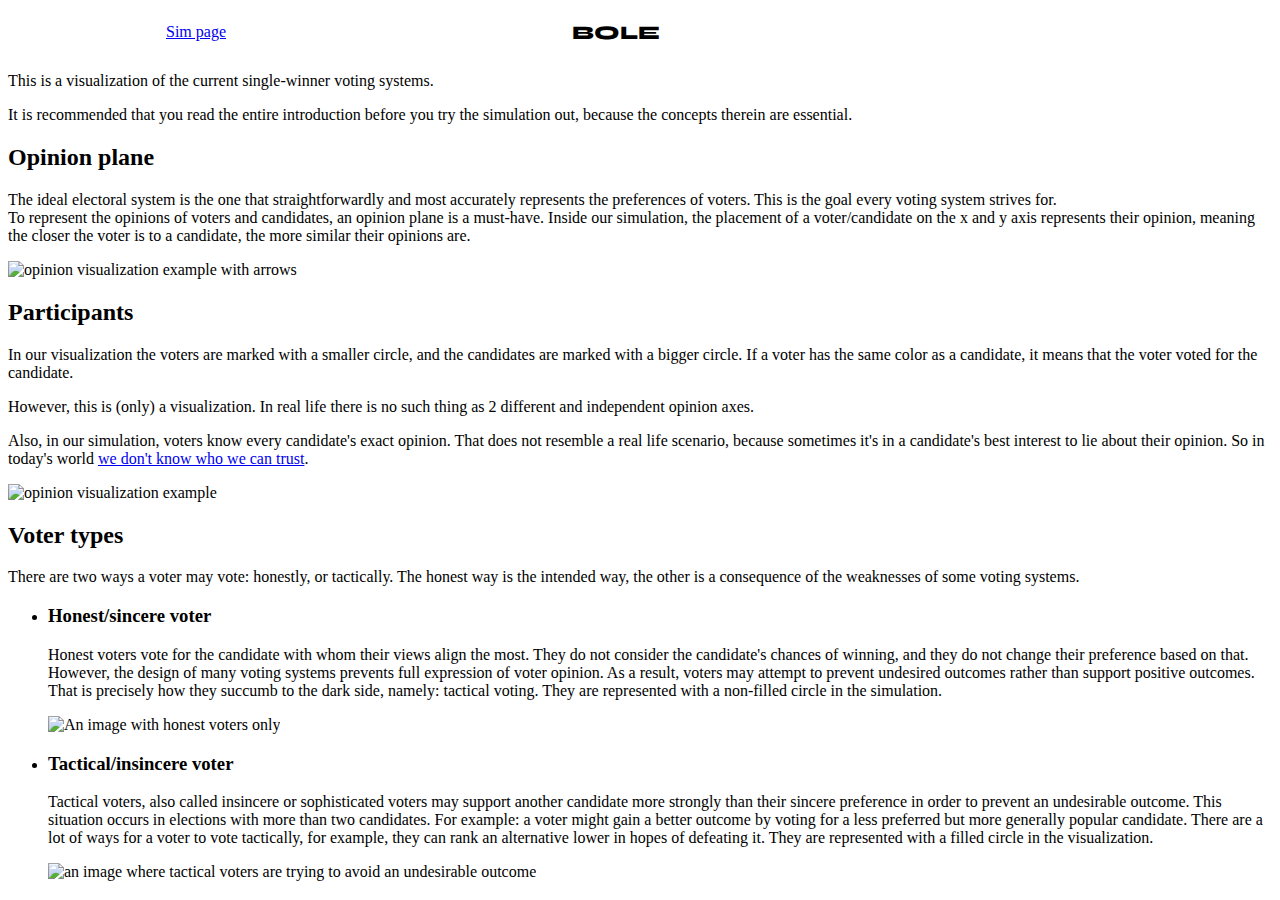
==== commit be12ccd5: "Merge branch 'main' of https://github.com/aporbokor/globalize" ====
--- a/index.html
+++ b/index.html
@@ -44,7 +44,7 @@
           the simulation out, because the concepts therein are essential.
         </p>
       </header>
-      <article id="intro_" class="doc drk">
+<!--       <article id="intro_" class="doc drk">
         <h2>See it yourself</h2>
         <p>
           See and explore yourself why the world's most used voting system sucks
@@ -73,7 +73,7 @@
           </li>
         </ul>
         <p>Join the exploration today!</p>
-      </article>
+      </article> -->
 
       <article id="visualization" class="doc">
         <div class="section-starter-content">
@@ -204,113 +204,6 @@
           </li>
         </ul>
       </article>
-      <article id="user-interface" class="doc drk">
-        <h2>User interface</h2>
-        <p>
-          Lorem, ipsum dolor sit amet consectetur adipisicing elit. Aperiam
-          cumque provident ex quibusdam ducimus recusandae nesciunt modi
-          praesentium, dolorem ad omnis blanditiis voluptatem obcaecati
-          repellendus quisquam quam illo ipsa sint.
-        </p>
-        <section>
-          <h3>Visualization canvas</h3>
-          <image
-            src="/misc/img/user_int/vis_canvas.png"
-            alt="picture of the user interface with the Visualization canvas highlighted"
-            class="viewable_picture"
-          />
-          <p>
-            Lorem ipsum dolor sit amet consectetur adipisicing elit. Doloremque,
-            ab mollitia. Laborum, deserunt officia. Possimus, ipsam. Incidunt
-            dolore eos, magnam sequi cumque hic blanditiis ducimus accusamus
-            voluptatibus voluptas culpa in laudantium. Dignissimos reprehenderit
-            architecto nihil eaque natus vitae iure, maxime eveniet eligendi
-            neque, optio laudantium ea facilis quae numquam quaerat et aut
-            soluta repellat nisi at assumenda illo qui debitis. Rem consequatur
-            nemo suscipit quaerat soluta possimus eum nostrum modi repudiandae
-            laboriosam tenetur, vero molestiae alias omnis magnam dignissimos
-            facilis.
-          </p>
-        </section>
-        <section>
-          <h3>Control panel</h3>
-          <image
-            src="/misc/img/user_int/cont_panel.png"
-            alt="picture of the user interface with the Control panel highlighted"
-            class="viewable_picture"
-          />
-          <p>
-            Non et repudiandae animi laudantium nisi eligendi quaerat aut quis
-            suscipit perferendis harum excepturi qui, consequatur perspiciatis
-            deserunt laboriosam dolores eaque dolor velit. Repudiandae possimus
-            saepe atque obcaecati? Quia odio assumenda rem optio similique iste
-            cum ab explicabo ratione inventore iusto veniam nobis fugit corporis
-            quo eius officia, dolores quod temporibus in incidunt expedita
-            accusamus. Accusamus iste, numquam reprehenderit nisi fugiat, magnam
-            incidunt aliquam sint commodi iure quisquam optio deleniti nulla,
-            iusto hic suscipit a molestiae praesentium ipsa tempore id.
-          </p>
-        </section>
-        <section>
-          <h3>Results</h3>
-          <image
-            src="/misc/img/user_int/results.png"
-            alt="picture of the user interface with the Results highlighted"
-            class="viewable_picture"
-          />
-          <p>
-            Velit quae est adipisci consectetur tempora odit! Iusto dolore
-            aliquid optio quam, dolorem est. Repudiandae voluptatem
-            exercitationem perferendis quos dolor porro soluta, perspiciatis
-            aspernatur nihil tempore corporis earum ad possimus cumque. Id in
-            illum perferendis. Adipisci nihil magnam temporibus ducimus quod
-            earum optio perspiciatis tempora culpa, facere laborum sunt eos modi
-            ullam. Modi eos, necessitatibus temporibus expedita non at debitis
-            quaerat, harum iste quam incidunt nisi sequi perferendis nesciunt
-            fugit sapiente rerum, reprehenderit quo nostrum hic soluta!
-            Laudantium, iure aspernatur.
-          </p>
-        </section>
-        <section>
-          <h3>Editor</h3>
-          <image
-            src="/misc/img/user_int/editor.png"
-            alt="picture of the user interface with the Editor hightlighted"
-            class="viewable_picture"
-          />
-          <p>
-            Blanditiis, necessitatibus fugiat molestiae recusandae dolor iste
-            libero nisi quis voluptate distinctio modi atque inventore culpa
-            cumque sapiente error quod incidunt reiciendis eos, ad aspernatur
-            facere quas. Repellendus aliquid, mollitia voluptatem provident modi
-            voluptatibus necessitatibus corrupti debitis delectus facilis
-            pariatur quibusdam dolores doloribus molestias ullam id error maxime
-            deserunt explicabo eligendi ad eum perferendis! Fugit ea nam
-            dignissimos. Numquam, accusantium sequi nostrum, dolor laboriosam
-            doloremque nisi vel repellat earum corrupti placeat? Est at, velit
-            dolor magni ipsa error necessitatibus ab.
-          </p>
-        </section>
-        <section>
-          <h3>Description box</h3>
-          <image
-            src="/misc/img/user_int/description.png"
-            alt="picture of the user interface with the Description box highlighted"
-            class="viewable_picture"
-          />
-          <p>
-            Quasi quis eius maxime vel iusto explicabo illum deleniti possimus
-            voluptatum, optio atque beatae, impedit, corporis at. Aliquid
-            quibusdam minima, optio ea veritatis modi facere voluptatem incidunt
-            dolorem porro reprehenderit est! Quibusdam a vel officia officiis
-            eos est, accusamus labore inventore expedita doloremque consectetur
-            ut hic sunt ea veniam ipsa nulla nihil tempore illo tempora
-            temporibus natus error odio sint. Nostrum enim harum dolorem
-            eligendi incidunt perspiciatis id, impedit in explicabo sequi
-            debitis illum porro placeat error, culpa reiciendis blanditiis?
-          </p>
-        </section>
-      </article>
     </main>
     <script src="/pages/intro/js/preview.js"></script>
   </body>
--- a/pages/intro/css/nav.css
+++ b/pages/intro/css/nav.css
@@ -114,10 +114,7 @@
 }
 
 .logo {
-  height: var(--nav-height);
-  font-family: Syne-Bold, Syne !important;
-  font-size: 581.65px;
-  font-variation-settings: "wght" 700;
+  height: calc(var(--nav-height) - 1.5rem);
 }
 
 .company-name {
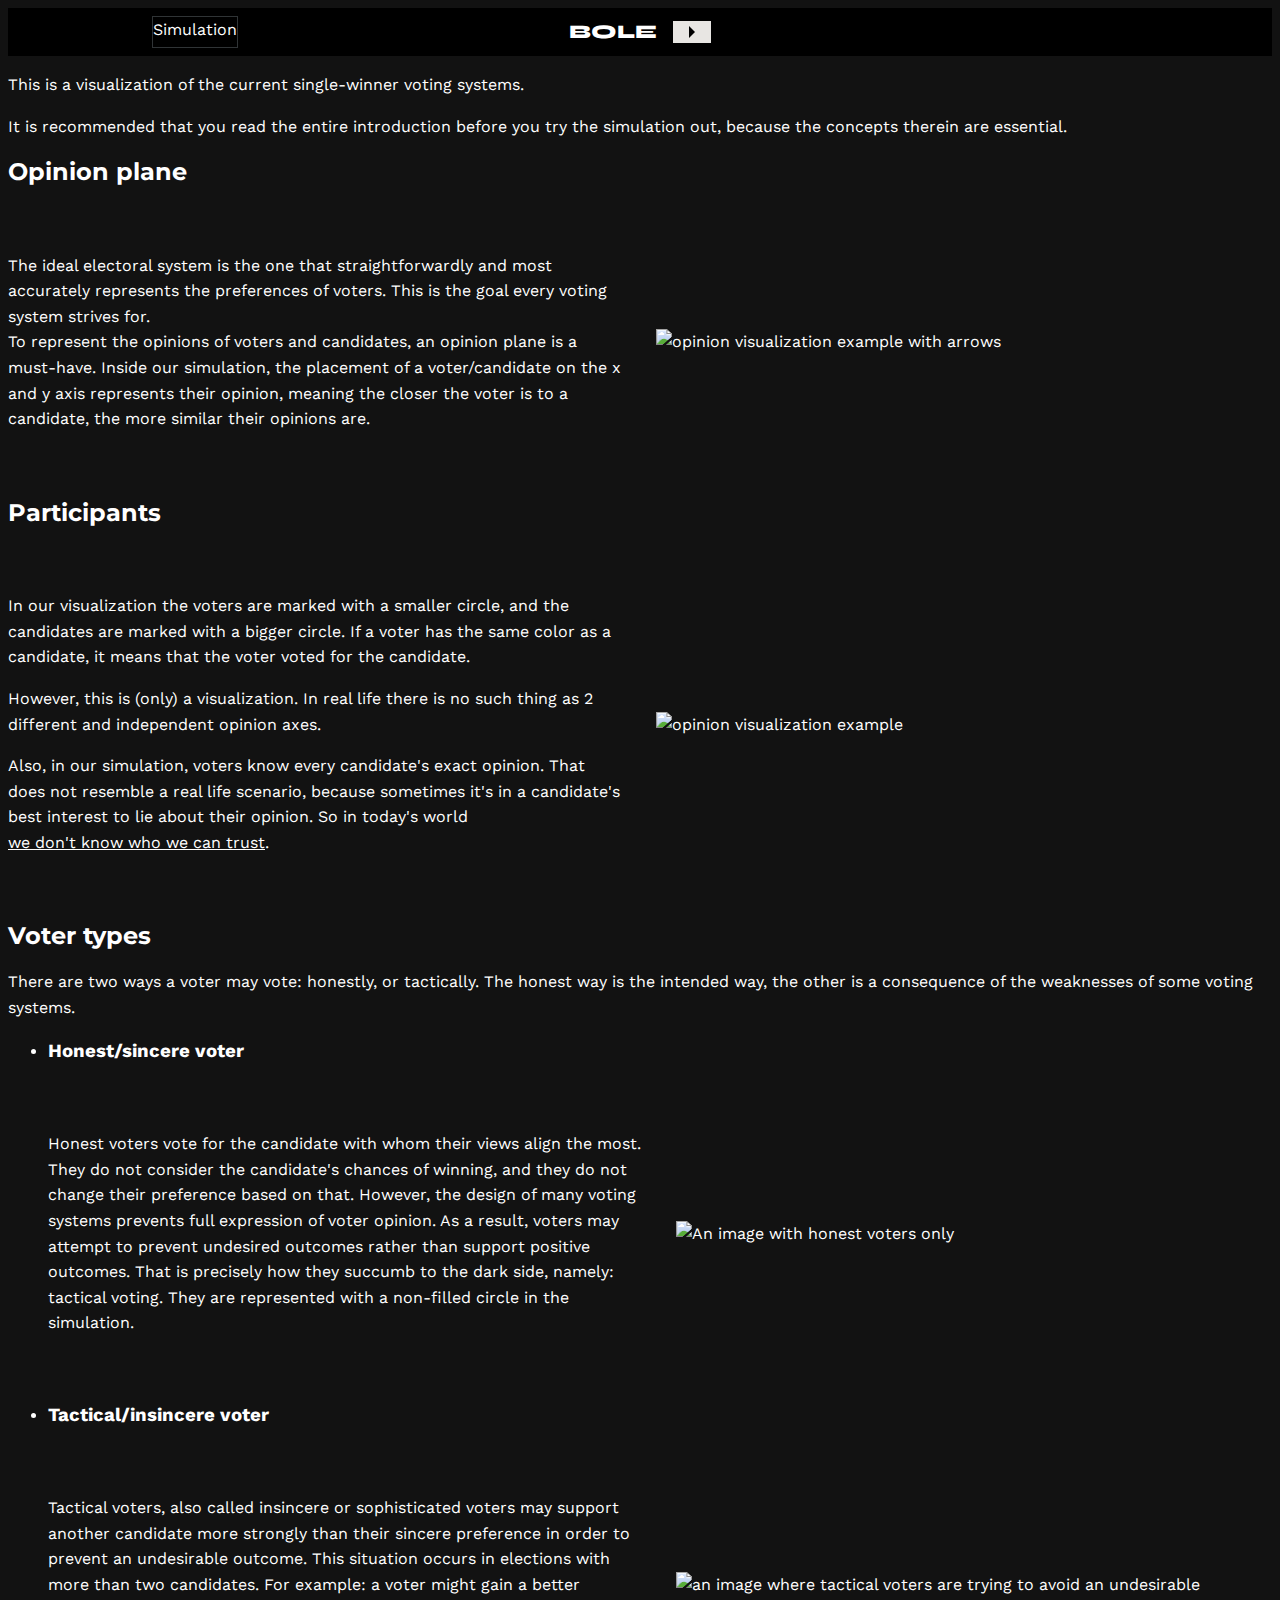
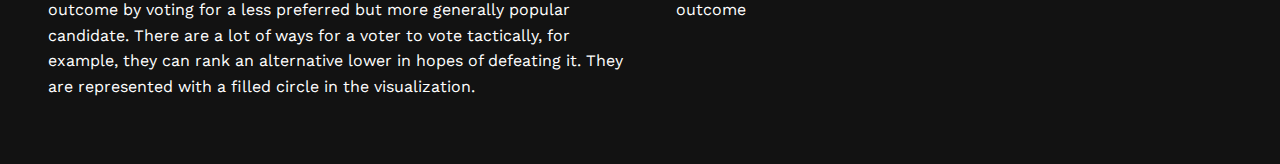
==== commit a52f599c: "Merge branch 'main' of https://github.com/aporbokor/globalize" ====
--- a/index.html
+++ b/index.html
@@ -4,7 +4,7 @@
     <meta charset="UTF-8" />
     <meta name="viewport" content="width=device-width, initial-scale=1.0" />
     <meta http-equiv="X-UA-Compatible" content="ie=edge" />
-    <title>bole</title>
+    <title>Bole</title>
     <link rel="shortcut icon" type="image/x-icon" href="favicon.svg" ; />
     <link rel="preconnect" href="https://fonts.googleapis.com" />
     <link rel="preconnect" href="https://fonts.gstatic.com" crossorigin />
@@ -24,11 +24,12 @@
 
   <body>
     <nav>
-      <a class="nav-link button" href="sim" tabindex="2">Sim page</a>
+      <a class="nav-link button" href="sim" tabindex="2">Simulation</a>
 
       <div class="center">
         <a href="#intro_" class="company-name" translate="no" tabindex="1"
-          >BOLE</a>
+          >BOLE</a
+        >
         <a class="run-btn" href="sim" tabindex="2">
           <div class="triangle-right"></div>
         </a>
@@ -44,7 +45,7 @@
           the simulation out, because the concepts therein are essential.
         </p>
       </header>
-<!--       <article id="intro_" class="doc drk">
+      <!--       <article id="intro_" class="doc drk">
         <h2>See it yourself</h2>
         <p>
           See and explore yourself why the world's most used voting system sucks
--- a/pages/intro/css/general.css
+++ b/pages/intro/css/general.css
@@ -0,0 +1,233 @@
+/* Colors */
+html {
+  color-scheme: dark !important;
+}
+
+:root {
+  --bg--primary: #000000;
+  --text--primary: #e8e6e3;
+  --border--primary: #8c8273;
+  --bg--primary-lt: #0d0e0e;
+  --text--primary-lt: #dddad6;
+  --border--primary-lt: #867d6e;
+  --bg--surface: #1a1c1d;
+  --bg--secondary: #181a1b;
+  --text--secondary: #e8e6e3;
+  --border--secondary: #303436;
+  --bg--accent: #181a1b;
+  --text--accent: #e8e6e3;
+  --border--accent: #303436;
+}
+
+/* Breakpoints */
+
+:root {
+  --mobile: 576px;
+  --tablet: 768px;
+  --laptop: 992px;
+  --desktop: 1200px;
+}
+
+/*Common*/
+
+*,
+*::before,
+*::after {
+  box-sizing: border-box;
+}
+
+:root {
+  scroll-behavior: smooth;
+}
+
+body {
+  overflow-x: hidden;
+  overflow-y: scroll;
+  line-height: 1.6rem;
+}
+
+strong {
+  font-weight: bold;
+}
+
+/*Fonts*/
+
+li,
+span,
+div,
+p,
+button {
+  font-family: "Work Sans", sans-serif;
+  color: var(--secondary);
+}
+
+/* General element style */
+
+a {
+  transition: color 100ms ease-in-out;
+  position: relative;
+  color: inherit;
+  white-space: nowrap;
+}
+
+a:visited:not(.company-name) {
+  color: var(--text--primary-lt);
+}
+
+a:hover:hover {
+  color: var(--text-primary);
+}
+
+a:not(.company-name)::before {
+  content: "";
+  position: absolute;
+  left: 0;
+  right: 0;
+  bottom: 0;
+  height: 2px;
+  transform: scaleX(0);
+  transform-origin: right;
+  background-color: var(--secondary);
+  transition: transform 250ms ease-in;
+}
+
+button,
+.button {
+  color: var(--primary);
+  background: var(--bg--primary);
+  border: 1px solid var(--border--accent);
+  text-decoration: none;
+  font-family: "Work Sans", sans-serif;
+  cursor: pointer;
+  height: 2rem;
+  position: relative;
+  overflow: hidden;
+  z-index: 1;
+  transition-property: color;
+  transition-duration: 0.4s;
+  transition-timing-function: ease-in-out;
+}
+
+button::before,
+.button::before {
+  content: "";
+  position: absolute;
+  inset: 0;
+  z-index: -1;
+  background-color: var(--bg--accent);
+  transform: scaleX(0);
+  transition-property: transform;
+  transition-duration: 0.2s;
+  transition-timing-function: ease-in-out;
+  transform-origin: right;
+}
+
+button:hover::before,
+.button:hover::before {
+  transform-origin: left;
+  transform: scaleX(1);
+}
+
+h1,
+h2 {
+  font-family: "Montserrat", sans-serif;
+  color: white;
+}
+
+.hidden {
+  display: none;
+}
+
+input {
+  accent-color: var(--accent);
+}
+
+progress {
+  accent-color: var(--text--accent);
+}
+
+table,
+td {
+  border: 1px solid var(--text--accent);
+}
+
+td,
+th {
+  text-align: center;
+  padding: 0.5em;
+}
+
+th {
+  background-color: var(--bg--accent);
+  color: var(--text--primary);
+  font-weight: bold;
+  border: 1px solid var(--text--primary);
+}
+
+/* Color classes */
+
+.light-sec.light-sec,
+.light-sec.light-sec li::marker {
+  color: var(--primary-lt);
+}
+
+/* Layout classes */
+
+.container {
+  display: flex;
+  align-items: center;
+  justify-content: center;
+  gap: 2rem;
+  padding-right: 2rem;
+  padding-bottom: 2rem;
+}
+
+.overflower-flex {
+  display: flex;
+  flex-direction: row;
+  flex-wrap: wrap;
+  align-items: center;
+  justify-content: left;
+  gap: 2rem;
+  max-width: 100vw;
+
+  /* Sets the ideal size of it's children */
+  --ideal-size: 10rem;
+
+  padding-block: 2rem;
+}
+
+.overflower-flex > * {
+  flex-basis: var(--ideal-size);
+  max-width: 50%;
+  flex-grow: 1;
+  flex-shrink: 1;
+}
+
+.back-to-top {
+  position: fixed;
+  display: flex;
+  align-items: center;
+  justify-content: center;
+  bottom: 0.5rem;
+  right: 1.5rem;
+
+  text-align: center;
+  border-radius: 50%;
+  width: 3rem;
+  height: 3rem;
+  aspect-ratio: 1/1;
+
+  transition: transform 500ms ease-in;
+  transform: translate(0, 8rem);
+}
+
+.back-to-top.active-back-to-top {
+  transform: translate(0, 0);
+}
+
+@media only screen and (max-width: 900px) {
+  .overflower-flex > * {
+    max-width: 95vw;
+  }
+}
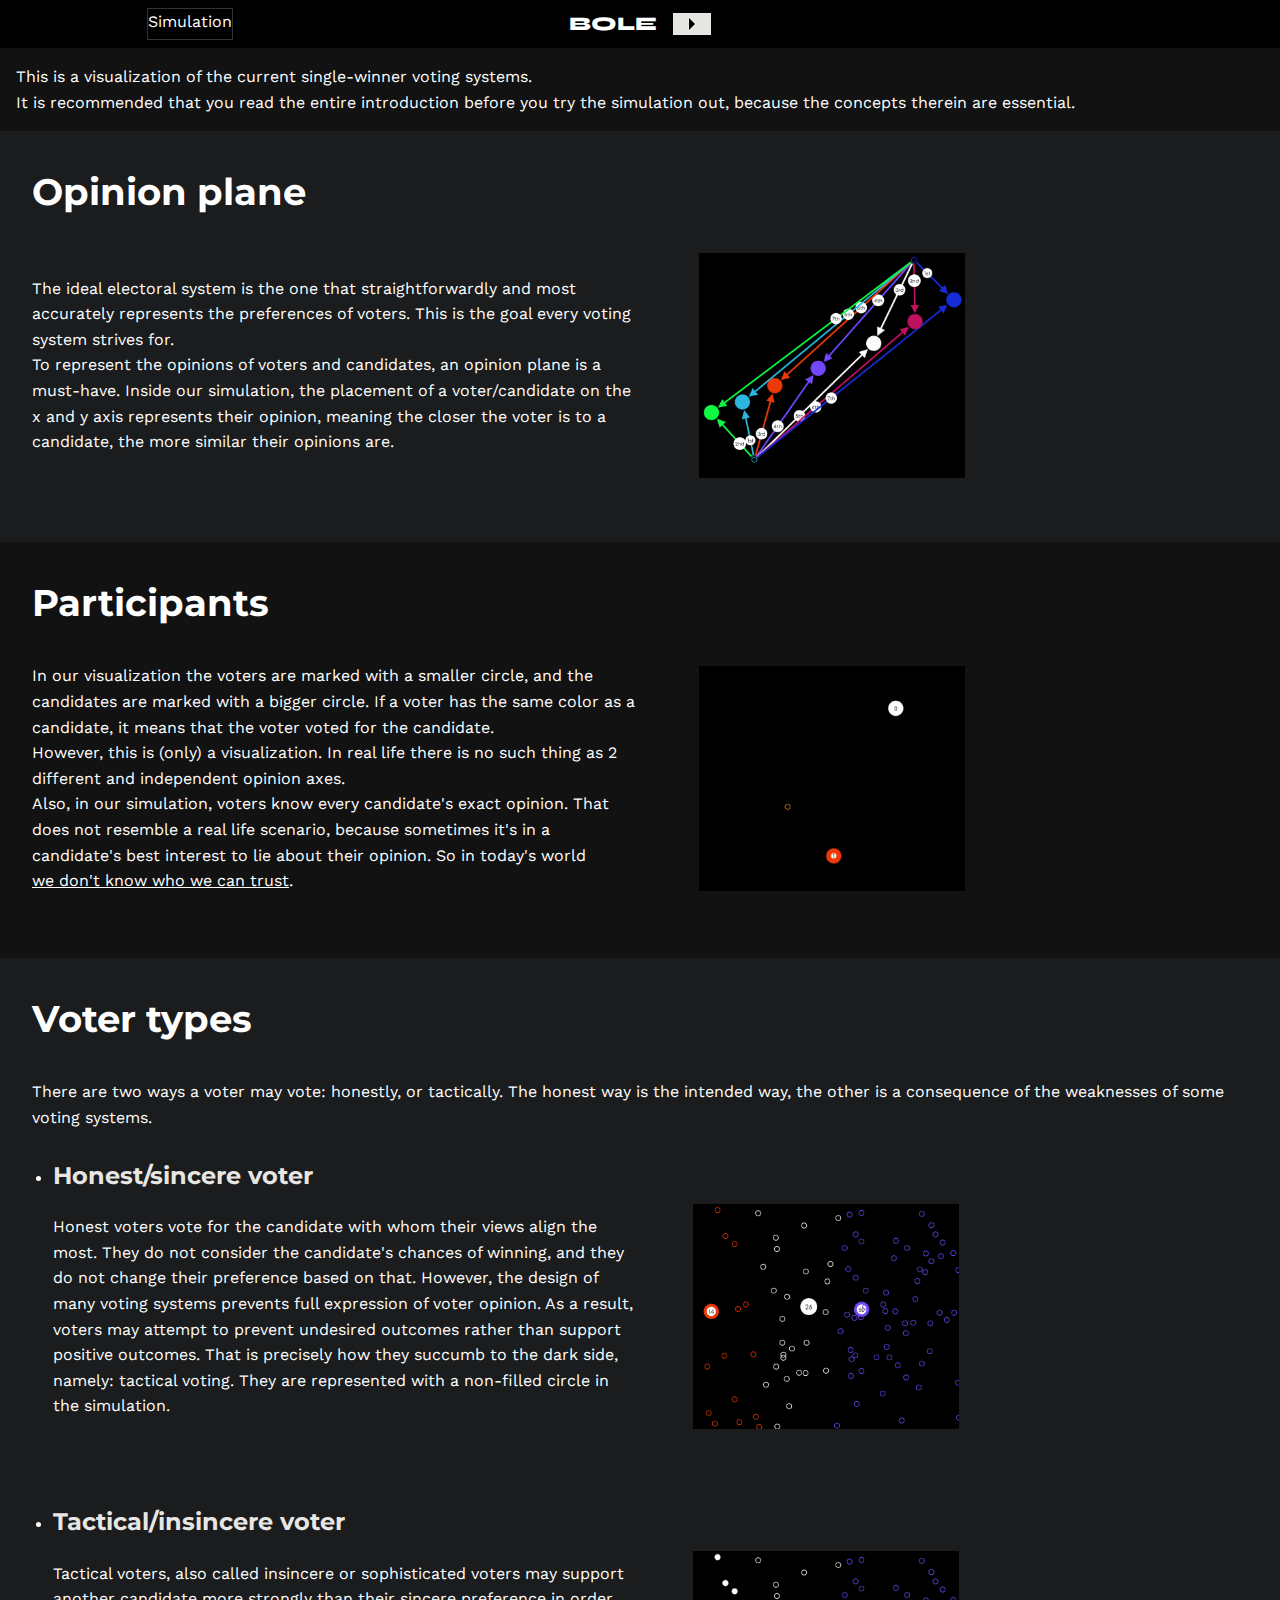
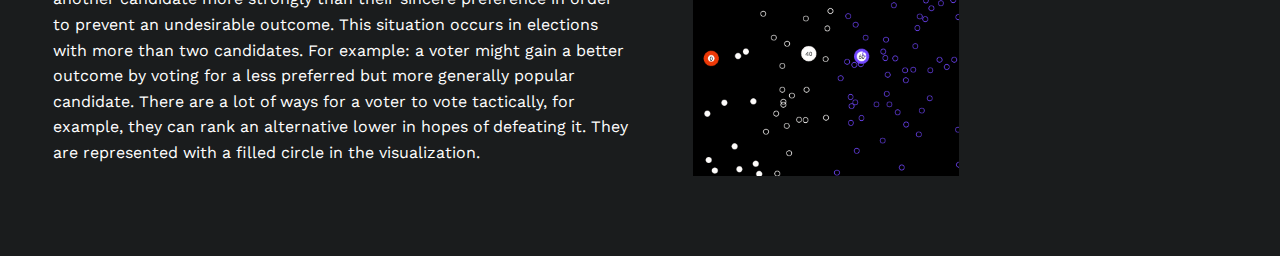
==== commit 41a63081: "cleaning up" ====
--- a/index.html
+++ b/index.html
@@ -51,7 +51,7 @@
           See and explore yourself why the world's most used voting system sucks
           and discover the alternatives. We'll provide an interactive
           visualization tool to deepen your understanding about how
-          votingsystems work. Explore them yourself!
+          voting systems work. Explore them yourself!
         </p>
         <ul class="intro-ul">
           <li>
--- a/pages/intro/css/general.css
+++ b/pages/intro/css/general.css
@@ -146,6 +146,11 @@
   accent-color: var(--text--accent);
 }
 
+table {
+  width: 100%;
+  table-layout: fixed;
+}
+
 table,
 td {
   border: 1px solid var(--text--accent);
@@ -155,6 +160,7 @@
 th {
   text-align: center;
   padding: 0.5em;
+  aspect-ratio: 1/1;
 }
 
 th {
--- a/pages/intro/css/main.css
+++ b/pages/intro/css/main.css
@@ -0,0 +1,233 @@
+/*Main*/
+main {
+  width: 100%;
+  background: var(--bg-primary-lt);
+}
+
+/* General stuff */
+
+main section {
+  width: 100%;
+  padding-left: 2rem;
+  padding-top: 2rem;
+}
+
+header {
+  padding: 1rem;
+  height: 6rem auto;
+  display: flex;
+  justify-content: center;
+  flex-direction: column;
+}
+
+main h2 {
+  font-size: clamp(1rem, 5vw + 1.3rem, 2.3rem);
+  font-weight: bold;
+  margin: 1rem 0;
+}
+
+article {
+  position: relative;
+}
+
+.section-title {
+  /* some stuff could go here */
+}
+
+.section-starter-content {
+  /* some stuff could go here */
+}
+
+.section-starter-text {
+  /* some stuff could go here */
+}
+
+.section-starter-picture {
+  /* some stuff could go here */
+}
+
+.doc {
+  padding: 2rem;
+  width: 100vw;
+  background-color: var(--bg--surface);
+}
+.doc ul {
+  margin-left: 1.3rem;
+  margin-bottom: 1rem;
+  list-style-type: disc;
+}
+h3 {
+  font-family: "Montserrat", sans-serif;
+  color: var(--text--primary);
+  font-weight: bold;
+  font-size: clamp(1rem, 1.5rem, 2rem);
+  margin-bottom: 1rem;
+}
+
+.docli {
+  padding: 2rem;
+}
+
+.vs.vs.vs {
+  font-size: clamp(1.5rem, 5vw + 2rem, 3rem);
+  padding: clamp(1rem, 5vw + 2rem, 3rem);
+  padding-bottom: 4rem;
+  line-height: 1;
+}
+.intro-cnt {
+  position: relative;
+  width: 100vw;
+  height: 100vh;
+}
+
+.welcome {
+  z-index: 1;
+  position: relative;
+  left: 0;
+  width: 100%;
+  height: 8rem;
+  display: flex;
+  align-items: flex-start;
+  justify-content: center;
+  padding-left: 1rem;
+  flex-direction: column;
+  background: var(--bg-primary-lt);
+}
+
+.welcome > * {
+  color: var(--text--primary);
+}
+
+h1.company-name {
+  display: inline;
+  font-size: clamp(1rem, 10vw + 1rem, 10rem);
+
+  --delay: 100ms;
+}
+
+#intro > * {
+  opacity: 0;
+  transform: translateY(3rem);
+  transition: opacity 500ms ease-in var(--delay),
+    transform 500ms ease-out var(--delay);
+}
+
+#intro.intro-animate-in::before {
+  transform: scale(1.2) translateZ(21rem);
+  opacity: 1;
+}
+
+#intro.intro-animate-in > * {
+  opacity: 1;
+  transform: translateY(0);
+}
+
+/* TOC */
+
+#toc {
+  padding-inline: 2rem;
+  padding-block: 0;
+  flex-grow: 0;
+  --ideal-size: fit-content;
+  /* width: 100vw; */
+}
+
+#toc ul {
+  list-style-type: disc;
+  margin-left: 1.3rem;
+  margin-bottom: 1rem;
+}
+
+.toc-container {
+  justify-content: left;
+  align-items: flex-start;
+  flex-wrap: nowrap;
+  color: white;
+  padding: 2rem;
+}
+
+.drk {
+  background-color: var(--bg-primary-lt);
+}
+.toc-preview {
+  position: sticky;
+  top: var(--nav-height);
+}
+
+.toc-preview * {
+  flex-shrink: 1;
+  color: white !important;
+}
+
+/* Pictures */
+
+.viewable_picture {
+  cursor: pointer;
+}
+
+.pic_holder {
+  top: var(--nav-height);
+  left: 0;
+  position: fixed;
+  bottom: 0;
+  width: 100vw;
+  display: grid;
+  align-items: center;
+  background-color: rgba(0, 0, 0, 0.3);
+  z-index: 99999999999999999999;
+}
+
+.pic_holder img {
+  max-height: calc(95vh - var(--nav-height));
+  max-width: 95vw;
+  width: auto;
+  margin: auto;
+  opacity: 1;
+  object-fit: contain;
+}
+.pd {
+  padding-bottom: 2rem;
+}
+
+.np {
+  margin-bottom: 0;
+}
+
+.sml {
+  padding: 1rem 0;
+}
+.nospace {
+  margin-left: 0;
+  padding-left: 0;
+  margin-bottom: 1rem;
+  padding-bottom: 1rem;
+}
+
+.canvas_img {
+  max-width: 25vw;
+  max-height: 25vh;
+  object-fit: contain;
+}
+
+@media only screen and (max-width: 900px) {
+  .toc-preview {
+    display: none;
+  }
+  .canvas_img {
+    max-width: 80vw;
+    max-height: 80vh;
+  }
+}
+
+article#user-interface section {
+  display: grid;
+  justify-items: center;
+}
+
+article#user-interface img {
+  object-fit: contain;
+  max-width: 80vw;
+}
+article#user-interface h3 {
+  justify-self: left;
+}--- a/pages/intro/css/nav.css
+++ b/pages/intro/css/nav.css
@@ -11,7 +11,7 @@
   height: var(--nav-height);
   background: var(--bg--primary);
   display: grid;
-  grid-template-columns: 2fr 1fr min-content 3fr;
+  grid-template-columns: 2fr 1fr min-content 1fr 2fr;
   align-items: center;
   justify-content: center;
   overflow-y: hidden;
@@ -22,6 +22,11 @@
   grid-column-start: 1;
   grid-column-end: 2;
   max-height: calc(var(--nav-height)-1rem);
+}
+
+.nav-links-container:last-child {
+  grid-column-start: -2;
+  grid-column-end: -1;
 }
 .nav-link {
   margin-inline: auto;
@@ -125,6 +130,5 @@
   text-decoration: none;
 }
 
-
 .tutor {
 }
